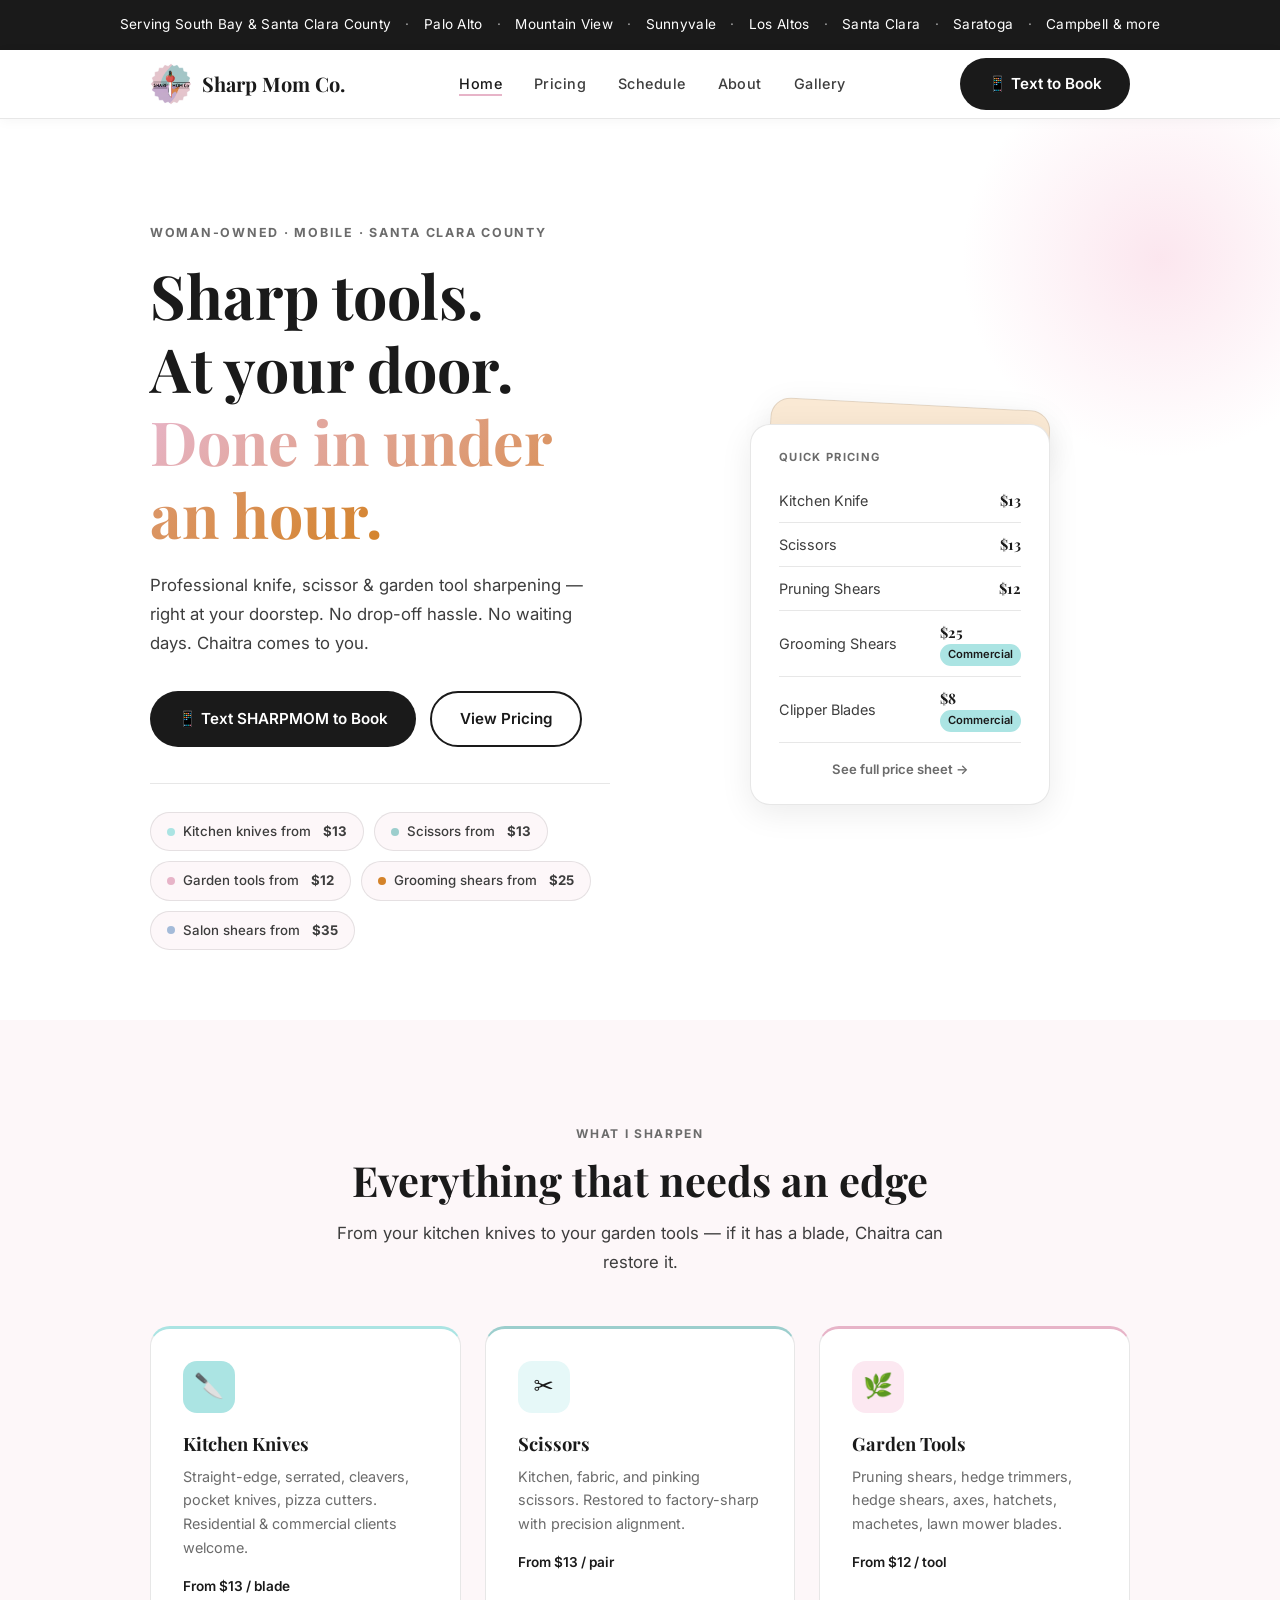
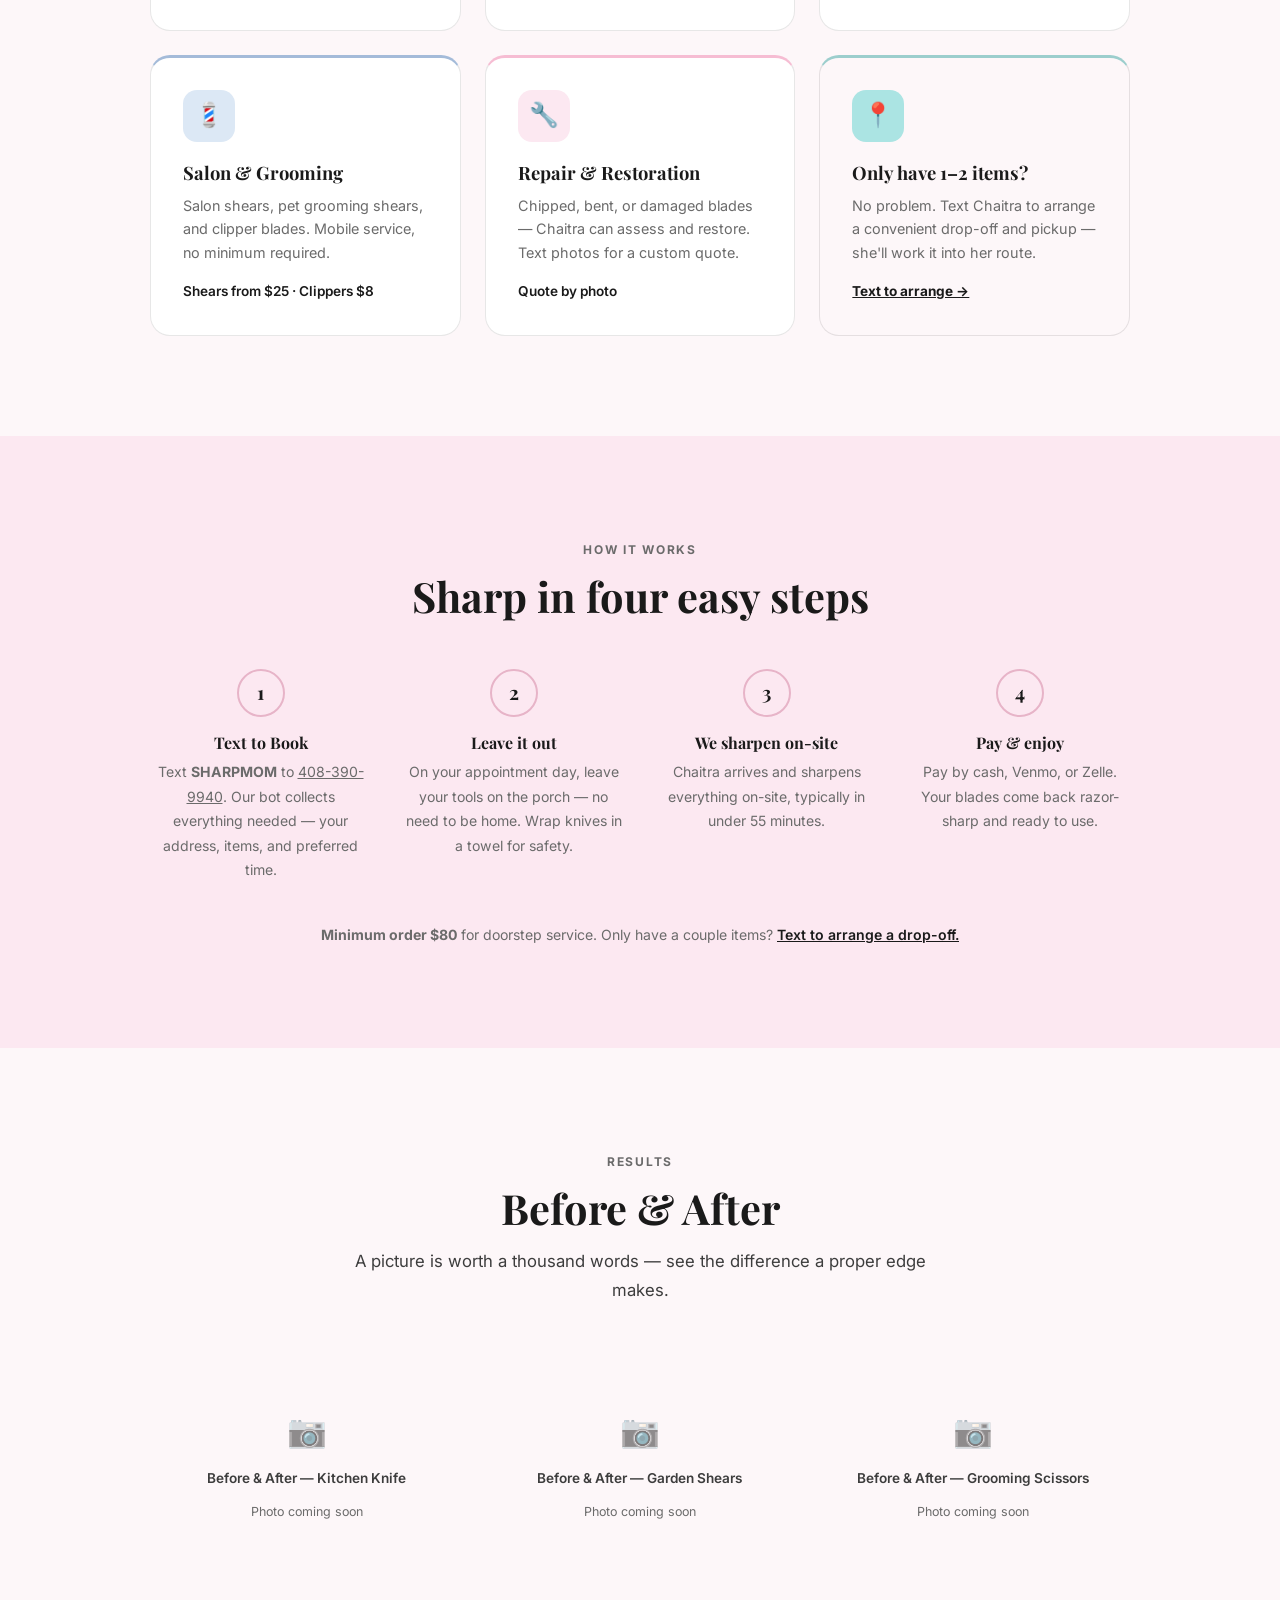
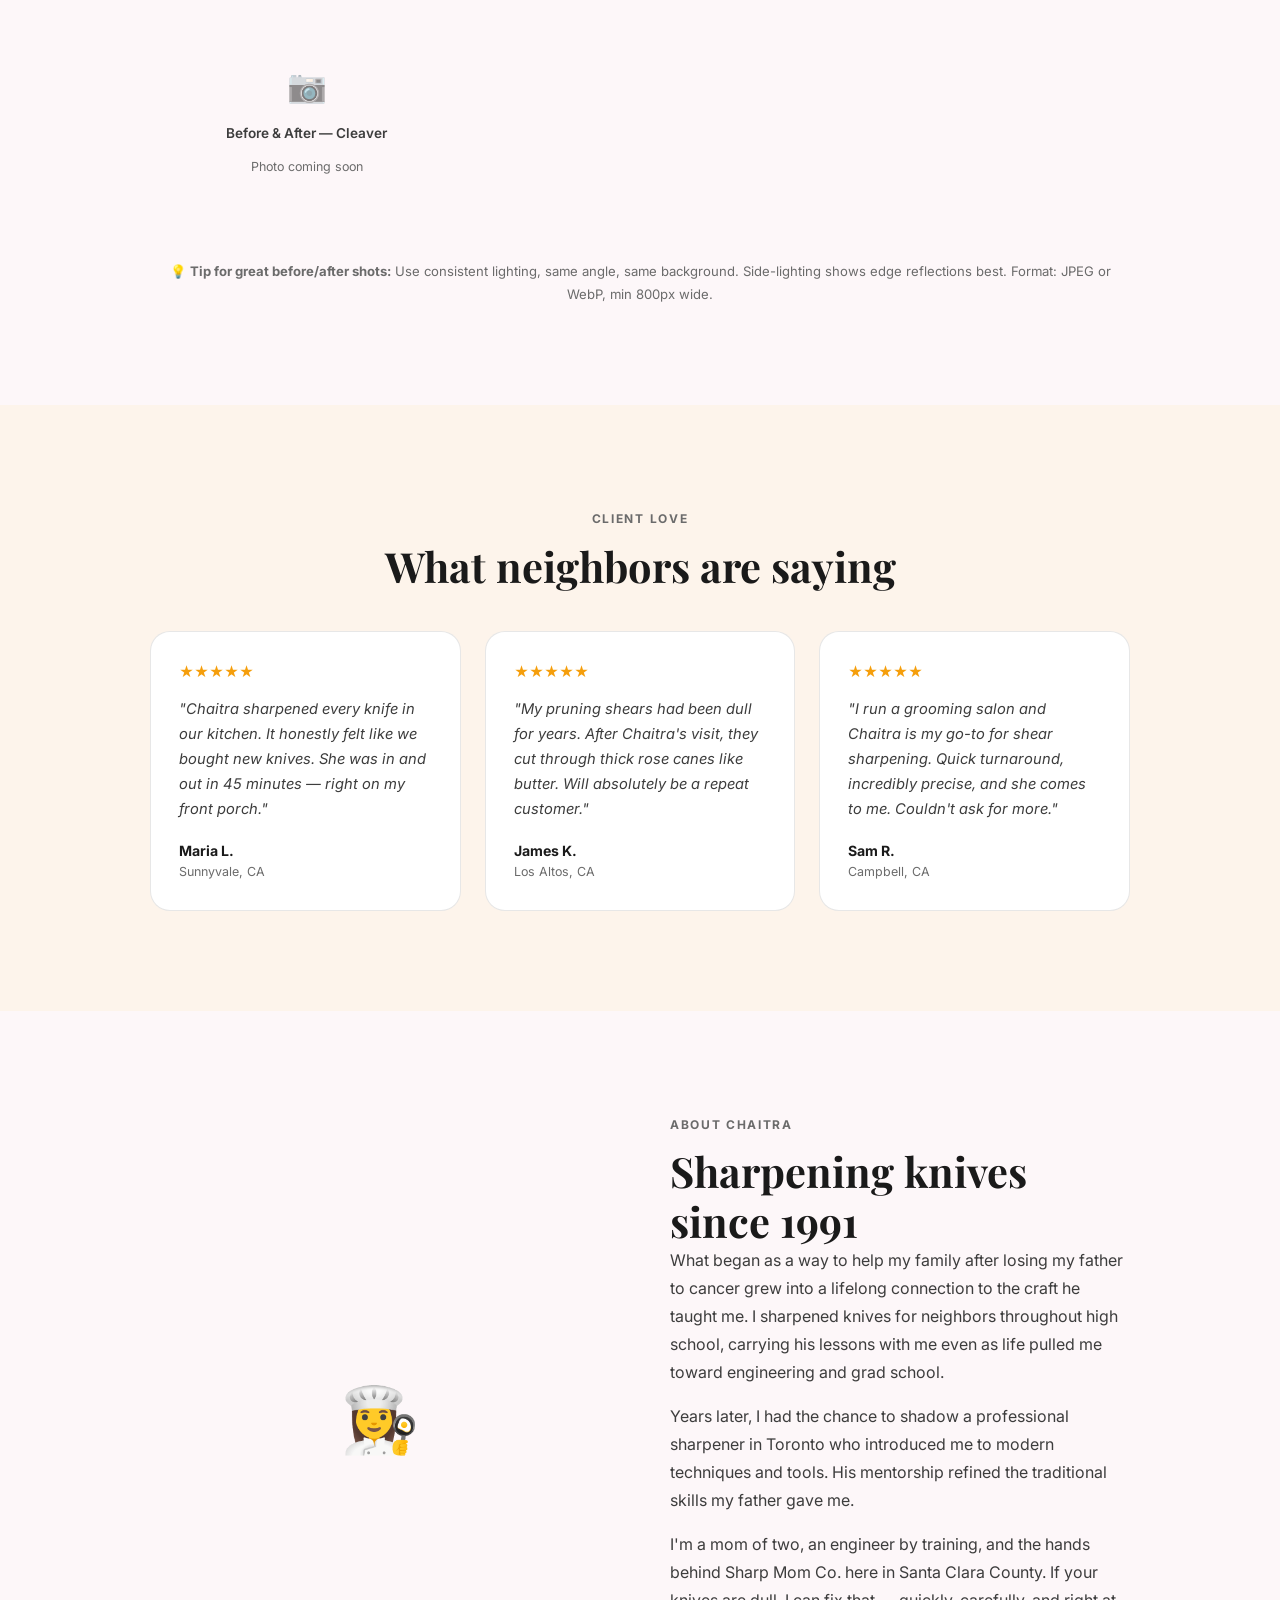
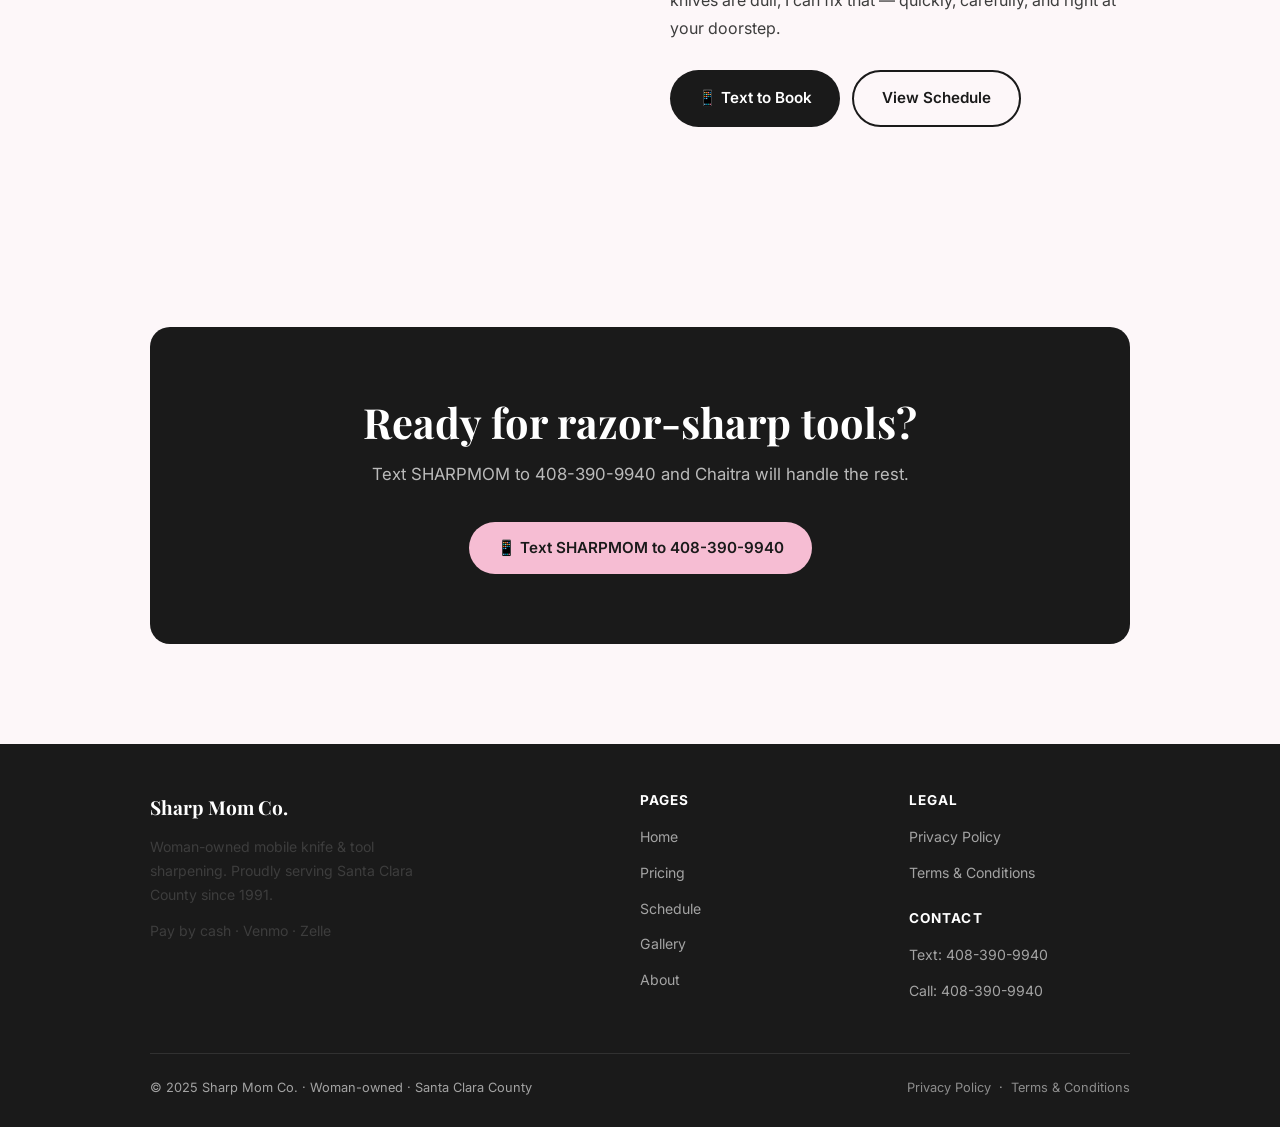
==== index.html @ 61892b77 "Initial commit of live website files" ====
<!DOCTYPE html>
<html lang="en">
<head>
  <meta charset="UTF-8" />
  <meta name="viewport" content="width=device-width, initial-scale=1.0" />
  <title>Sharp Mom Co. | Mobile Knife & Tool Sharpening — Santa Clara County</title>
  <meta name="description" content="Professional mobile knife, scissor, and garden tool sharpening at your doorstep. Serving Palo Alto, Mountain View, Sunnyvale, Santa Clara & surrounding South Bay cities." />
  <link rel="preconnect" href="https://fonts.googleapis.com" />
  <link rel="preconnect" href="https://fonts.gstatic.com" crossorigin />
  <link href="https://fonts.googleapis.com/css2?family=Playfair+Display:wght@600;700&family=Inter:wght@400;500;600;700&display=swap" rel="stylesheet" />
  <link rel="stylesheet" href="css/style.css" />
</head>
<body>

<!-- ─── AREA BANNER ─── -->
<div class="area-banner">
  Serving South Bay &amp; Santa Clara County
  <span>·</span>
  Palo Alto <span>·</span> Mountain View <span>·</span> Sunnyvale <span>·</span> Los Altos <span>·</span> Santa Clara <span>·</span> Saratoga <span>·</span> Campbell &amp; more
</div>

<!-- ─── NAV ─── -->
<nav class="nav">
  <div class="container nav__inner">
    <a href="index.html" class="nav__logo">
      <img src="images/logo-round.png" alt="Sharp Mom Co." />
      Sharp Mom Co.
    </a>
    <ul class="nav__links">
      <li><a href="index.html" class="active">Home</a></li>
      <li><a href="pricing.html">Pricing</a></li>
      <li><a href="schedule.html">Schedule</a></li>
      <li><a href="index.html#about">About</a></li>
      <li><a href="index.html#gallery">Gallery</a></li>
    </ul>
    <a href="sms:+14083909940" class="nav__cta btn btn--dark">📱 Text to Book</a>
    <div class="nav__hamburger" aria-label="Menu">
      <span></span><span></span><span></span>
    </div>
  </div>
</nav>

<!-- ─── HERO ─── -->
<section class="hero">
  <div class="container hero__inner">
    <div class="hero__text">
      <span class="hero__eyebrow">Woman-owned · Mobile · Santa Clara County</span>
      <h1 class="hero__headline">
        Sharp tools.<br/>
        At your door.<br/>
        <em>Done in under an hour.</em>
      </h1>
      <p class="hero__sub">
        Professional knife, scissor &amp; garden tool sharpening — right at your doorstep.
        No drop-off hassle. No waiting days. Chaitra comes to you.
      </p>
      <div class="hero__ctas">
        <a href="sms:+14083909940" class="btn btn--dark">📱 Text SHARPMOM to Book</a>
        <a href="pricing.html" class="btn btn--outline">View Pricing</a>
      </div>

      <!-- Starting price pills -->
      <div class="hero__pills">
        <div class="hero__pill">
          <div class="hero__pill-dot" style="background:#abe4e3"></div>
          Kitchen knives from <strong style="margin-left:4px">$13</strong>
        </div>
        <div class="hero__pill">
          <div class="hero__pill-dot" style="background:#9ccecd"></div>
          Scissors from <strong style="margin-left:4px">$13</strong>
        </div>
        <div class="hero__pill">
          <div class="hero__pill-dot" style="background:#e7b4c8"></div>
          Garden tools from <strong style="margin-left:4px">$12</strong>
        </div>
        <div class="hero__pill">
          <div class="hero__pill-dot" style="background:#D4832A"></div>
          Grooming shears from <strong style="margin-left:4px">$25</strong>
        </div>
        <div class="hero__pill">
          <div class="hero__pill-dot" style="background:#a4bbd9"></div>
          Salon shears from <strong style="margin-left:4px">$35</strong>
        </div>
      </div>
    </div>

    <!-- Hero visual: mini price card -->
    <div class="hero__visual">
      <div class="hero__card-stack">
        <div class="hero__card hero__card--back"></div>
        <div class="hero__card hero__card--main">
          <div class="hero__card-label">Quick Pricing</div>
          <div class="price-row">
            <span class="price-row__label">Kitchen Knife</span>
            <span class="price-row__price">$13</span>
          </div>
          <div class="price-row">
            <span class="price-row__label">Scissors</span>
            <span class="price-row__price">$13</span>
          </div>
          <div class="price-row">
            <span class="price-row__label">Pruning Shears</span>
            <span class="price-row__price">$12</span>
          </div>
          <div class="price-row">
            <span class="price-row__label">Grooming Shears</span>
            <div>
              <div class="price-row__price">$25</div>
              <div class="price-row__tag">Commercial</div>
            </div>
          </div>
          <div class="price-row">
            <span class="price-row__label">Clipper Blades</span>
            <div>
              <div class="price-row__price">$8</div>
              <div class="price-row__tag">Commercial</div>
            </div>
          </div>
          <a href="pricing.html" style="display:block;text-align:center;margin-top:16px;font-size:0.82rem;font-weight:600;color:var(--ink-light);text-decoration:none;">See full price sheet →</a>
        </div>
      </div>
    </div>
  </div>
</section>

<!-- ─── SERVICES ─── -->
<section class="section">
  <div class="container">
    <div class="section-header">
      <span class="eyebrow">What I Sharpen</span>
      <h2>Everything that needs an edge</h2>
      <p>From your kitchen knives to your garden tools — if it has a blade, Chaitra can restore it.</p>
    </div>
    <div class="cards-grid">
      <div class="card" style="border-top: 3px solid var(--teal);">
        <div class="card__icon" style="background:var(--teal); color:var(--ink)">🔪</div>
        <h3 class="card__title">Kitchen Knives</h3>
        <p class="card__desc">Straight-edge, serrated, cleavers, pocket knives, pizza cutters. Residential &amp; commercial clients welcome.</p>
        <div class="card__from">From $13 / blade</div>
      </div>
      <div class="card" style="border-top: 3px solid var(--teal-mid);">
        <div class="card__icon" style="background:var(--teal-light); color:var(--ink)">✂️</div>
        <h3 class="card__title">Scissors</h3>
        <p class="card__desc">Kitchen, fabric, and pinking scissors. Restored to factory-sharp with precision alignment.</p>
        <div class="card__from">From $13 / pair</div>
      </div>
      <div class="card" style="border-top: 3px solid var(--pink-mid);">
        <div class="card__icon" style="background:var(--pink-light); color:var(--ink)">🌿</div>
        <h3 class="card__title">Garden Tools</h3>
        <p class="card__desc">Pruning shears, hedge trimmers, hedge shears, axes, hatchets, machetes, lawn mower blades.</p>
        <div class="card__from">From $12 / tool</div>
      </div>
      <div class="card" style="border-top: 3px solid var(--blue-soft);">
        <div class="card__icon" style="background:#dce8f5; color:var(--ink)">💈</div>
        <h3 class="card__title">Salon &amp; Grooming</h3>
        <p class="card__desc">Salon shears, pet grooming shears, and clipper blades. Mobile service, no minimum required.</p>
        <div class="card__from">Shears from $25 · Clippers $8</div>
      </div>
      <div class="card" style="border-top: 3px solid var(--pink);">
        <div class="card__icon" style="background:var(--pink-light); color:var(--ink)">🔧</div>
        <h3 class="card__title">Repair &amp; Restoration</h3>
        <p class="card__desc">Chipped, bent, or damaged blades — Chaitra can assess and restore. Text photos for a custom quote.</p>
        <div class="card__from">Quote by photo</div>
      </div>
      <div class="card" style="border-top: 3px solid var(--teal-mid); background: var(--bg);">
        <div class="card__icon" style="background:var(--teal); color:var(--ink)">📍</div>
        <h3 class="card__title">Only have 1–2 items?</h3>
        <p class="card__desc">No problem. Text Chaitra to arrange a convenient drop-off and pickup — she'll work it into her route.</p>
        <div class="card__from"><a href="sms:+14083909940" style="color:var(--ink);font-weight:700">Text to arrange →</a></div>
      </div>
    </div>
  </div>
</section>

<!-- ─── HOW IT WORKS ─── -->
<section class="section section--tinted">
  <div class="container">
    <div class="section-header">
      <span class="eyebrow">How It Works</span>
      <h2>Sharp in four easy steps</h2>
    </div>
    <div class="steps">
      <div class="step">
        <div class="step__num">1</div>
        <h4 class="step__title">Text to Book</h4>
        <p class="step__desc">Text <strong>SHARPMOM</strong> to <a href="sms:+14083909940">408-390-9940</a>. Our bot collects everything needed — your address, items, and preferred time.</p>
      </div>
      <div class="step">
        <div class="step__num">2</div>
        <h4 class="step__title">Leave it out</h4>
        <p class="step__desc">On your appointment day, leave your tools on the porch — no need to be home. Wrap knives in a towel for safety.</p>
      </div>
      <div class="step">
        <div class="step__num">3</div>
        <h4 class="step__title">We sharpen on-site</h4>
        <p class="step__desc">Chaitra arrives and sharpens everything on-site, typically in under 55 minutes.</p>
      </div>
      <div class="step">
        <div class="step__num">4</div>
        <h4 class="step__title">Pay &amp; enjoy</h4>
        <p class="step__desc">Pay by cash, Venmo, or Zelle. Your blades come back razor-sharp and ready to use.</p>
      </div>
    </div>
    <div style="text-align:center;margin-top:40px;">
      <p style="font-size:0.88rem;color:var(--ink-light)"><strong>Minimum order $80</strong> for doorstep service. Only have a couple items? <a href="sms:+14083909940" style="color:var(--ink);font-weight:600">Text to arrange a drop-off.</a></p>
    </div>
  </div>
</section>

<!-- ─── GALLERY PLACEHOLDER ─── -->
<section id="gallery" class="section">
  <div class="container">
    <div class="section-header">
      <span class="eyebrow">Results</span>
      <h2>Before &amp; After</h2>
      <p>A picture is worth a thousand words — see the difference a proper edge makes.</p>
    </div>
    <div class="gallery-grid">
      <div class="gallery-item">
        <div class="gallery-item__icon">📷</div>
        <div class="gallery-item__label">Before & After — Kitchen Knife</div>
        <div class="gallery-item__sub">Photo coming soon</div>
      </div>
      <div class="gallery-item">
        <div class="gallery-item__icon">📷</div>
        <div class="gallery-item__label">Before & After — Garden Shears</div>
        <div class="gallery-item__sub">Photo coming soon</div>
      </div>
      <div class="gallery-item">
        <div class="gallery-item__icon">📷</div>
        <div class="gallery-item__label">Before & After — Grooming Scissors</div>
        <div class="gallery-item__sub">Photo coming soon</div>
      </div>
      <div class="gallery-item">
        <div class="gallery-item__icon">📷</div>
        <div class="gallery-item__label">Before & After — Cleaver</div>
        <div class="gallery-item__sub">Photo coming soon</div>
      </div>
    </div>
    <p style="text-align:center;font-size:0.82rem;color:var(--ink-light);margin-top:24px;">
      💡 <strong>Tip for great before/after shots:</strong> Use consistent lighting, same angle, same background. Side-lighting shows edge reflections best. Format: JPEG or WebP, min 800px wide.
    </p>
  </div>
</section>

<!-- ─── TESTIMONIALS ─── -->
<section class="section section--warm">
  <div class="container">
    <div class="section-header">
      <span class="eyebrow">Client Love</span>
      <h2>What neighbors are saying</h2>
    </div>
    <div class="testimonials">
      <div class="testimonial">
        <div class="testimonial__stars">★★★★★</div>
        <p class="testimonial__text">"Chaitra sharpened every knife in our kitchen. It honestly felt like we bought new knives. She was in and out in 45 minutes — right on my front porch."</p>
        <div class="testimonial__author">Maria L.</div>
        <div class="testimonial__role">Sunnyvale, CA</div>
      </div>
      <div class="testimonial">
        <div class="testimonial__stars">★★★★★</div>
        <p class="testimonial__text">"My pruning shears had been dull for years. After Chaitra's visit, they cut through thick rose canes like butter. Will absolutely be a repeat customer."</p>
        <div class="testimonial__author">James K.</div>
        <div class="testimonial__role">Los Altos, CA</div>
      </div>
      <div class="testimonial">
        <div class="testimonial__stars">★★★★★</div>
        <p class="testimonial__text">"I run a grooming salon and Chaitra is my go-to for shear sharpening. Quick turnaround, incredibly precise, and she comes to me. Couldn't ask for more."</p>
        <div class="testimonial__author">Sam R.</div>
        <div class="testimonial__role">Campbell, CA</div>
      </div>
    </div>
  </div>
</section>

<!-- ─── ABOUT ─── -->
<section id="about" class="section">
  <div class="container">
    <div class="about-grid">
      <div class="about-img">👩‍🍳</div>
      <div class="about-content">
        <span class="eyebrow">About Chaitra</span>
        <h2>Sharpening knives since 1991</h2>
        <p>What began as a way to help my family after losing my father to cancer grew into a lifelong connection to the craft he taught me. I sharpened knives for neighbors throughout high school, carrying his lessons with me even as life pulled me toward engineering and grad school.</p>
        <p>Years later, I had the chance to shadow a professional sharpener in Toronto who introduced me to modern techniques and tools. His mentorship refined the traditional skills my father gave me.</p>
        <p>I'm a mom of two, an engineer by training, and the hands behind Sharp Mom Co. here in Santa Clara County. If your knives are dull, I can fix that — quickly, carefully, and right at your doorstep.</p>
        <div style="display:flex;gap:12px;flex-wrap:wrap;margin-top:28px;">
          <a href="sms:+14083909940" class="btn btn--dark">📱 Text to Book</a>
          <a href="schedule.html" class="btn btn--outline">View Schedule</a>
        </div>
      </div>
    </div>
  </div>
</section>

<!-- ─── CTA BLOCK ─── -->
<div class="container">
  <div class="cta-block">
    <h2>Ready for razor-sharp tools?</h2>
    <p>Text SHARPMOM to 408-390-9940 and Chaitra will handle the rest.</p>
    <a href="sms:+14083909940" class="btn btn--pink">📱 Text SHARPMOM to 408-390-9940</a>
  </div>
</div>

<!-- ─── FOOTER ─── -->
<footer class="footer">
  <div class="container">
    <div class="footer__inner">
      <div class="footer__brand">
        <div class="footer__logo">Sharp Mom Co.</div>
        <p>Woman-owned mobile knife &amp; tool sharpening. Proudly serving Santa Clara County since 1991.</p>
        <p style="margin-top:12px">Pay by cash · Venmo · Zelle</p>
      </div>
      <div class="footer__col">
        <h4>Pages</h4>
        <ul>
          <li><a href="index.html">Home</a></li>
          <li><a href="pricing.html">Pricing</a></li>
          <li><a href="schedule.html">Schedule</a></li>
          <li><a href="index.html#gallery">Gallery</a></li>
          <li><a href="index.html#about">About</a></li>
        </ul>
      </div>
      <div class="footer__col">
        <h4>Legal</h4>
        <ul>
          <li><a href="privacy.html">Privacy Policy</a></li>
          <li><a href="terms.html">Terms &amp; Conditions</a></li>
        </ul>
        <h4 style="margin-top:24px">Contact</h4>
        <ul>
          <li><a href="sms:+14083909940">Text: 408-390-9940</a></li>
          <li><a href="tel:+14083909940">Call: 408-390-9940</a></li>
        </ul>
      </div>
    </div>
    <div class="footer__bottom">
      <span>© 2025 Sharp Mom Co. · Woman-owned · Santa Clara County</span>
      <span>
        <a href="privacy.html">Privacy Policy</a> &nbsp;·&nbsp;
        <a href="terms.html">Terms &amp; Conditions</a>
      </span>
    </div>
  </div>
</footer>

<script src="js/nav.js"></script>
</body>
</html>
---- css/style.css ----
/* ============================================
   SHARP MOM CO. — Design System
   Brand palette preserved from sharpmom.co
   ============================================ */

:root {
  /* Core brand palette */
  --pink:        #f6bdd3;
  --pink-light:  #fce8f1;
  --pink-mid:    #e7b4c8;
  --orange:      #D4832A;
  --orange-mid:  #B86E1A;
  --orange-light:#FAE9D4;
  --orange-pale: #FDF4EB;
  --teal:        #abe4e3;
  --teal-mid:    #9ccecd;
  --teal-light:  #e6f8f8;
  --blue-soft:   #a4bbd9;

  /* Neutral */
  --ink:         #1a1a1a;
  --ink-mid:     #3d3d3d;
  --ink-light:   #6b6b6b;
  --cream:       #fdf7f9;
  --white:       #ffffff;
  --divider:     rgba(26,26,26,0.10);

  /* Semantic */
  --bg:          var(--cream);
  --surface:     var(--white);
  --accent:      var(--pink-mid);
  --accent-2:    var(--teal);
  --accent-3:    var(--lavender);

  /* Typography */
  --font-display: 'Playfair Display', Georgia, serif;
  --font-body:    'Inter', system-ui, sans-serif;
  --font-label:   'Inter', system-ui, sans-serif;

  /* Spacing */
  --section-pad: clamp(60px, 8vw, 100px);
  --container:   1100px;
  --radius:      12px;
  --radius-lg:   20px;
}

/* ─── Reset ─── */
*, *::before, *::after { box-sizing: border-box; margin: 0; padding: 0; }
html { scroll-behavior: smooth; }
body {
  font-family: var(--font-body);
  background: var(--bg);
  color: var(--ink);
  line-height: 1.6;
  font-size: 16px;
}
img { max-width: 100%; display: block; }
a { color: inherit; }

/* ─── Typography ─── */
h1, h2, h3, h4 {
  font-family: var(--font-display);
  line-height: 1.2;
  color: var(--ink);
}
h1 { font-size: clamp(2.4rem, 5vw, 3.8rem); }
h2 { font-size: clamp(1.8rem, 3.5vw, 2.6rem); }
h3 { font-size: clamp(1.2rem, 2.5vw, 1.6rem); }
p  { color: var(--ink-mid); line-height: 1.75; }

/* ─── Layout helpers ─── */
.container {
  max-width: var(--container);
  margin: 0 auto;
  padding: 0 clamp(20px, 5vw, 60px);
}
.section { padding: var(--section-pad) 0; }
.section--tinted { background: var(--pink-light); }
.section--warm { background: var(--orange-pale); }
.section--teal { background: var(--teal-light); }

/* ─── NAV ─── */
.nav {
  position: sticky;
  top: 0;
  z-index: 100;
  background: var(--white);
  border-bottom: 1px solid var(--divider);
  box-shadow: 0 2px 12px rgba(0,0,0,0.04);
}
.nav__inner {
  display: flex;
  align-items: center;
  justify-content: space-between;
  height: 68px;
}
.nav__logo {
  display: flex;
  align-items: center;
  gap: 10px;
  text-decoration: none;
  font-family: var(--font-display);
  font-size: 1.25rem;
  font-weight: 700;
  color: var(--ink);
}
.nav__logo img { height: 42px; width: auto; }
.nav__links {
  display: flex;
  gap: 32px;
  list-style: none;
}
.nav__links a {
  text-decoration: none;
  font-size: 0.9rem;
  font-weight: 500;
  color: var(--ink-mid);
  letter-spacing: 0.03em;
  transition: color 0.2s;
}
.nav__links a:hover { color: var(--ink); }
.nav__links a.active { color: var(--ink); border-bottom: 2px solid var(--pink-mid); padding-bottom: 2px; }
.nav__cta {
  background: var(--ink);
  color: var(--white) !important;
  padding: 9px 20px;
  border-radius: 50px;
  text-decoration: none;
  font-size: 0.85rem;
  font-weight: 600;
  transition: background 0.2s, transform 0.15s;
}
.nav__cta:hover { background: var(--ink-mid); transform: translateY(-1px); }
.nav__hamburger { display: none; flex-direction: column; gap: 5px; cursor: pointer; padding: 4px; }
.nav__hamburger span { display: block; width: 24px; height: 2px; background: var(--ink); border-radius: 2px; transition: all 0.3s; }

/* ─── BUTTONS ─── */
.btn {
  display: inline-flex;
  align-items: center;
  gap: 8px;
  padding: 14px 28px;
  border-radius: 50px;
  font-size: 0.95rem;
  font-weight: 600;
  text-decoration: none;
  transition: transform 0.15s, box-shadow 0.15s;
  cursor: pointer;
  border: none;
}
.btn:hover { transform: translateY(-2px); box-shadow: 0 6px 20px rgba(0,0,0,0.12); }
.btn--dark { background: var(--ink); color: var(--white); }
.btn--pink { background: var(--pink-mid); color: var(--ink); }
.btn--outline { background: transparent; color: var(--ink); border: 2px solid var(--ink); }
.btn--teal { background: var(--teal); color: var(--ink); }

/* ─── HERO ─── */
.hero {
  background: var(--white);
  padding: clamp(60px, 8vw, 100px) 0 clamp(40px, 6vw, 70px);
  overflow: hidden;
  position: relative;
}
.hero::before {
  content: '';
  position: absolute;
  top: -60px; right: -80px;
  width: 400px; height: 400px;
  border-radius: 50%;
  background: radial-gradient(circle, #f6bdd360 0%, transparent 70%);
  pointer-events: none;
}
.hero__inner {
  display: grid;
  grid-template-columns: 1fr 1fr;
  gap: 60px;
  align-items: center;
}
.hero__eyebrow {
  display: inline-block;
  font-size: 0.78rem;
  font-weight: 700;
  letter-spacing: 0.14em;
  text-transform: uppercase;
  color: var(--ink-light);
  margin-bottom: 16px;
}
.hero__headline { margin-bottom: 20px; }
.hero__headline em {
  font-style: normal;
  background: linear-gradient(135deg, var(--pink-mid), var(--orange));
  -webkit-background-clip: text;
  -webkit-text-fill-color: transparent;
  background-clip: text;
}
.hero__sub {
  font-size: 1.05rem;
  color: var(--ink-mid);
  margin-bottom: 32px;
  max-width: 480px;
}
.hero__ctas { display: flex; gap: 14px; flex-wrap: wrap; }
.hero__pills {
  display: flex;
  flex-wrap: wrap;
  gap: 10px;
  margin-top: 36px;
  padding-top: 28px;
  border-top: 1px solid var(--divider);
}
.hero__pill {
  display: flex;
  align-items: center;
  gap: 8px;
  background: var(--bg);
  border: 1px solid var(--divider);
  border-radius: 50px;
  padding: 8px 16px;
  font-size: 0.83rem;
  font-weight: 500;
  color: var(--ink-mid);
}
.hero__pill-dot {
  width: 8px; height: 8px;
  border-radius: 50%;
  flex-shrink: 0;
}
.hero__visual {
  display: flex;
  justify-content: center;
  align-items: center;
}
.hero__card-stack {
  position: relative;
  width: 340px;
  height: 360px;
}
.hero__card {
  position: absolute;
  background: var(--white);
  border-radius: var(--radius-lg);
  padding: 24px 28px;
  box-shadow: 0 8px 32px rgba(0,0,0,0.08);
  border: 1px solid var(--divider);
}
.hero__card--main {
  width: 300px;
  top: 20px; left: 20px;
  z-index: 2;
}
.hero__card--back {
  width: 280px;
  top: 0; left: 40px;
  z-index: 1;
  background: var(--orange-light);
  transform: rotate(3deg);
}
.price-row {
  display: flex;
  justify-content: space-between;
  align-items: center;
  padding: 10px 0;
  border-bottom: 1px solid var(--divider);
  font-size: 0.9rem;
}
.price-row:last-child { border-bottom: none; }
.price-row__label { color: var(--ink-mid); }
.price-row__price { font-weight: 700; color: var(--ink); font-family: var(--font-display); }
.price-row__tag {
  font-size: 0.7rem;
  background: var(--teal);
  color: var(--ink);
  padding: 2px 8px;
  border-radius: 50px;
  font-weight: 600;
}
.hero__card-label {
  font-size: 0.7rem;
  font-weight: 700;
  letter-spacing: 0.12em;
  text-transform: uppercase;
  color: var(--ink-light);
  margin-bottom: 12px;
}

/* ─── SERVICE AREA BANNER ─── */
.area-banner {
  background: var(--ink);
  color: var(--white);
  padding: 14px 0;
  text-align: center;
  font-size: 0.85rem;
  letter-spacing: 0.02em;
}
.area-banner span { opacity: 0.6; margin: 0 10px; }

/* ─── CARDS / SERVICES ─── */
.cards-grid {
  display: grid;
  grid-template-columns: repeat(auto-fit, minmax(260px, 1fr));
  gap: 24px;
  margin-top: 48px;
}
.card {
  background: var(--white);
  border-radius: var(--radius-lg);
  padding: 32px;
  border: 1px solid var(--divider);
  transition: transform 0.2s, box-shadow 0.2s;
}
.card:hover { transform: translateY(-4px); box-shadow: 0 12px 40px rgba(0,0,0,0.08); }
.card__icon {
  width: 52px; height: 52px;
  border-radius: 14px;
  display: flex;
  align-items: center;
  justify-content: center;
  font-size: 1.5rem;
  margin-bottom: 20px;
}
.card__title { font-size: 1.15rem; margin-bottom: 10px; }
.card__desc { font-size: 0.9rem; color: var(--ink-light); line-height: 1.65; }
.card__from {
  margin-top: 16px;
  font-size: 0.85rem;
  font-weight: 600;
  color: var(--ink);
}

/* ─── HOW IT WORKS ─── */
.steps { display: grid; grid-template-columns: repeat(auto-fit, minmax(200px, 1fr)); gap: 32px; margin-top: 48px; }
.step { text-align: center; }
.step__num {
  width: 48px; height: 48px;
  border-radius: 50%;
  background: var(--pink-light);
  border: 2px solid var(--pink-mid);
  display: flex;
  align-items: center;
  justify-content: center;
  font-family: var(--font-display);
  font-size: 1.2rem;
  font-weight: 700;
  margin: 0 auto 16px;
  color: var(--ink);
}
.step__title { font-size: 1rem; margin-bottom: 8px; }
.step__desc { font-size: 0.88rem; color: var(--ink-light); }

/* ─── SECTION HEADERS ─── */
.section-header { text-align: center; max-width: 620px; margin: 0 auto; }
.section-header p { margin-top: 14px; font-size: 1.05rem; }
.eyebrow {
  display: inline-block;
  font-size: 0.75rem;
  font-weight: 700;
  letter-spacing: 0.14em;
  text-transform: uppercase;
  color: var(--ink-light);
  margin-bottom: 12px;
}

/* ─── PRICING PAGE ─── */
.pricing-tabs {
  display: flex;
  gap: 10px;
  flex-wrap: wrap;
  margin: 40px 0 32px;
}
.pricing-tab {
  padding: 10px 22px;
  border-radius: 50px;
  border: 2px solid var(--divider);
  background: var(--white);
  font-size: 0.88rem;
  font-weight: 600;
  cursor: pointer;
  transition: all 0.2s;
  color: var(--ink-mid);
}
.pricing-tab.active, .pricing-tab:hover {
  background: var(--ink);
  color: var(--white);
  border-color: var(--ink);
}
.pricing-panel { display: none; }
.pricing-panel.active { display: block; }
.pricing-table {
  background: var(--white);
  border-radius: var(--radius-lg);
  overflow: hidden;
  border: 1px solid var(--divider);
  margin-bottom: 32px;
}
.pricing-table__header {
  padding: 20px 28px;
  display: flex;
  align-items: center;
  gap: 14px;
}
.pricing-table__title { font-size: 1rem; font-weight: 700; }
.pricing-table__badge {
  font-size: 0.72rem;
  font-weight: 700;
  letter-spacing: 0.08em;
  text-transform: uppercase;
  padding: 4px 12px;
  border-radius: 50px;
  background: var(--teal);
  color: var(--ink);
}
.pricing-table__badge--commercial { background: var(--orange-light); color: var(--orange-mid); }
.pricing-row {
  display: flex;
  justify-content: space-between;
  align-items: center;
  padding: 16px 28px;
  border-top: 1px solid var(--divider);
  gap: 16px;
}
.pricing-row:hover { background: var(--bg); }
.pricing-row__name { font-size: 0.95rem; color: var(--ink-mid); flex: 1; }
.pricing-row__note { font-size: 0.78rem; color: var(--ink-light); margin-top: 2px; }
.pricing-row__price {
  font-family: var(--font-display);
  font-size: 1.2rem;
  font-weight: 700;
  color: var(--ink);
  white-space: nowrap;
}
.pricing-row__unit { font-size: 0.7rem; color: var(--ink-light); margin-top: 2px; text-align: right; }
.pricing-note {
  background: var(--pink-light);
  border-left: 3px solid var(--pink-mid);
  border-radius: 0 var(--radius) var(--radius) 0;
  padding: 16px 20px;
  font-size: 0.88rem;
  color: var(--ink-mid);
  margin-bottom: 24px;
}
.pricing-note strong { color: var(--ink); }

/* ─── SCHEDULE PAGE ─── */
.schedule-intro {
  background: var(--white);
  border-radius: var(--radius-lg);
  border: 1px solid var(--divider);
  padding: 28px 32px;
  margin-bottom: 36px;
  display: flex;
  align-items: flex-start;
  gap: 20px;
}
.schedule-intro__icon { font-size: 2rem; flex-shrink: 0; }
.route-clusters { display: grid; grid-template-columns: repeat(auto-fit, minmax(300px, 1fr)); gap: 24px; margin-bottom: 48px; }
.route-cluster {
  background: var(--white);
  border-radius: var(--radius-lg);
  border: 1px solid var(--divider);
  overflow: hidden;
}
.route-cluster__header {
  padding: 18px 24px;
  display: flex;
  align-items: center;
  gap: 12px;
}
.route-cluster__badge {
  width: 32px; height: 32px;
  border-radius: 50%;
  display: flex;
  align-items: center;
  justify-content: center;
  font-size: 0.8rem;
  font-weight: 700;
  flex-shrink: 0;
}
.route-cluster__name { font-weight: 700; font-size: 0.95rem; }
.route-cluster__cities { font-size: 0.82rem; color: var(--ink-light); }
.route-slot {
  padding: 14px 24px;
  border-top: 1px solid var(--divider);
  display: flex;
  justify-content: space-between;
  align-items: center;
  gap: 12px;
}
.route-slot__day { font-size: 0.85rem; font-weight: 600; color: var(--ink); }
.route-slot__dates { font-size: 0.78rem; color: var(--ink-light); }
.calendar-grid {
  display: grid;
  grid-template-columns: repeat(7, 1fr);
  gap: 4px;
  margin-top: 32px;
}
.cal-header {
  text-align: center;
  font-size: 0.72rem;
  font-weight: 700;
  letter-spacing: 0.08em;
  text-transform: uppercase;
  color: var(--ink-light);
  padding: 8px 0;
}
.cal-day {
  background: var(--white);
  border-radius: 8px;
  border: 1px solid var(--divider);
  padding: 10px 8px;
  text-align: center;
  min-height: 72px;
}
.cal-day--empty { background: transparent; border-color: transparent; }
.cal-day__num { font-size: 0.85rem; font-weight: 700; margin-bottom: 4px; }
.cal-day__city { font-size: 0.65rem; color: var(--ink-light); line-height: 1.3; }
.cal-day--service { border-color: var(--pink-mid); }
.cal-day--service .cal-day__num { color: var(--ink); }

/* ─── GALLERY PLACEHOLDER ─── */
.gallery-grid {
  display: grid;
  grid-template-columns: repeat(auto-fit, minmax(260px, 1fr));
  gap: 20px;
  margin-top: 40px;
}
.gallery-item {
  aspect-ratio: 4/3;
  background: linear-gradient(135deg, var(--pink-light), var(--lavender));
  border-radius: var(--radius-lg);
  border: 2px dashed var(--lavender-mid);
  display: flex;
  flex-direction: column;
  align-items: center;
  justify-content: center;
  gap: 12px;
  color: var(--ink-light);
  font-size: 0.85rem;
  text-align: center;
  padding: 20px;
  transition: border-color 0.2s;
}
.gallery-item__icon { font-size: 2rem; opacity: 0.5; }
.gallery-item__label { font-weight: 600; color: var(--ink-mid); }
.gallery-item__sub { font-size: 0.78rem; }

/* ─── TESTIMONIALS ─── */
.testimonials { display: grid; grid-template-columns: repeat(auto-fit, minmax(280px, 1fr)); gap: 24px; margin-top: 40px; }
.testimonial {
  background: var(--white);
  border-radius: var(--radius-lg);
  padding: 28px;
  border: 1px solid var(--divider);
}
.testimonial__stars { color: #f59e0b; margin-bottom: 14px; font-size: 0.9rem; }
.testimonial__text { font-size: 0.92rem; color: var(--ink-mid); line-height: 1.7; margin-bottom: 18px; font-style: italic; }
.testimonial__author { font-weight: 700; font-size: 0.88rem; }
.testimonial__role { font-size: 0.78rem; color: var(--ink-light); }

/* ─── ABOUT ─── */
.about-grid { display: grid; grid-template-columns: 1fr 1fr; gap: 60px; align-items: center; }
.about-img {
  background: linear-gradient(135deg, var(--pink-light), var(--lavender));
  border-radius: var(--radius-lg);
  aspect-ratio: 4/5;
  display: flex;
  align-items: center;
  justify-content: center;
  font-size: 4rem;
}
.about-content p { margin-bottom: 16px; }

/* ─── CTA BLOCK ─── */
.cta-block {
  background: var(--ink);
  color: var(--white);
  border-radius: var(--radius-lg);
  padding: clamp(40px, 6vw, 70px) clamp(30px, 5vw, 60px);
  text-align: center;
  margin: var(--section-pad) 0;
}
.cta-block h2 { color: var(--white); margin-bottom: 14px; }
.cta-block p { color: rgba(255,255,255,0.7); margin-bottom: 32px; font-size: 1.05rem; }
.cta-block .btn--pink { background: var(--pink); }

/* ─── FOOTER ─── */
.footer {
  background: var(--ink);
  color: rgba(255,255,255,0.6);
  padding: 48px 0 28px;
}
.footer__inner { display: grid; grid-template-columns: 2fr 1fr 1fr; gap: 48px; margin-bottom: 40px; }
.footer__brand p { font-size: 0.88rem; margin-top: 12px; line-height: 1.7; max-width: 280px; }
.footer__logo { font-family: var(--font-display); font-size: 1.2rem; color: var(--white); font-weight: 700; }
.footer__col h4 { color: var(--white); font-size: 0.85rem; font-weight: 700; letter-spacing: 0.08em; text-transform: uppercase; margin-bottom: 16px; font-family: var(--font-body); }
.footer__col ul { list-style: none; }
.footer__col ul li { margin-bottom: 10px; }
.footer__col ul li a { color: rgba(255,255,255,0.6); text-decoration: none; font-size: 0.88rem; transition: color 0.2s; }
.footer__col ul li a:hover { color: var(--white); }
.footer__bottom {
  border-top: 1px solid rgba(255,255,255,0.1);
  padding-top: 24px;
  display: flex;
  justify-content: space-between;
  align-items: center;
  font-size: 0.8rem;
  flex-wrap: wrap;
  gap: 12px;
}
.footer__bottom a { color: rgba(255,255,255,0.5); text-decoration: none; }
.footer__bottom a:hover { color: var(--white); }

/* ─── PAGE HERO (inner pages) ─── */
.page-hero {
  background: var(--white);
  padding: clamp(48px, 7vw, 80px) 0 clamp(32px, 5vw, 56px);
  border-bottom: 1px solid var(--divider);
}
.page-hero .eyebrow { display: block; margin-bottom: 12px; }

/* ─── LEGAL PAGES ─── */
.legal-content {
  max-width: 760px;
  margin: 0 auto;
}
.legal-content h2 { font-size: 1.3rem; margin: 40px 0 14px; }
.legal-content h3 { font-size: 1.05rem; margin: 28px 0 10px; }
.legal-content p { margin-bottom: 14px; font-size: 0.95rem; }
.legal-content ul { padding-left: 24px; margin-bottom: 14px; }
.legal-content ul li { margin-bottom: 8px; font-size: 0.95rem; color: var(--ink-mid); }
.legal-updated {
  font-size: 0.82rem;
  color: var(--ink-light);
  background: var(--bg);
  display: inline-block;
  padding: 6px 14px;
  border-radius: 50px;
  margin-bottom: 32px;
}

/* ─── NOTICE PILL ─── */
.notice {
  display: flex;
  align-items: flex-start;
  gap: 14px;
  background: var(--pink-light);
  border-radius: var(--radius);
  padding: 18px 22px;
  margin: 20px 0;
  font-size: 0.9rem;
  color: var(--ink-mid);
}
.notice__icon { font-size: 1.2rem; flex-shrink: 0; }

/* ─── MOBILE NAV ─── */
@media (max-width: 768px) {
  .nav__links { display: none; }
  .nav__hamburger { display: flex; }
  .nav__links.open {
    display: flex;
    flex-direction: column;
    position: absolute;
    top: 68px;
    left: 0; right: 0;
    background: var(--white);
    border-bottom: 1px solid var(--divider);
    padding: 20px 24px;
    gap: 16px;
    z-index: 99;
  }
  .nav__cta { display: none; }

  .hero__inner { grid-template-columns: 1fr; }
  .hero__visual { display: none; }
  .about-grid { grid-template-columns: 1fr; }
  .about-img { display: none; }
  .footer__inner { grid-template-columns: 1fr; gap: 32px; }
  .footer__bottom { flex-direction: column; text-align: center; }
}

@media (max-width: 480px) {
  .hero__ctas { flex-direction: column; }
  .btn { width: 100%; justify-content: center; }
}

@media (prefers-reduced-motion: reduce) {
  *, *::before, *::after { transition-duration: 0.01ms !important; animation-duration: 0.01ms !important; }
}
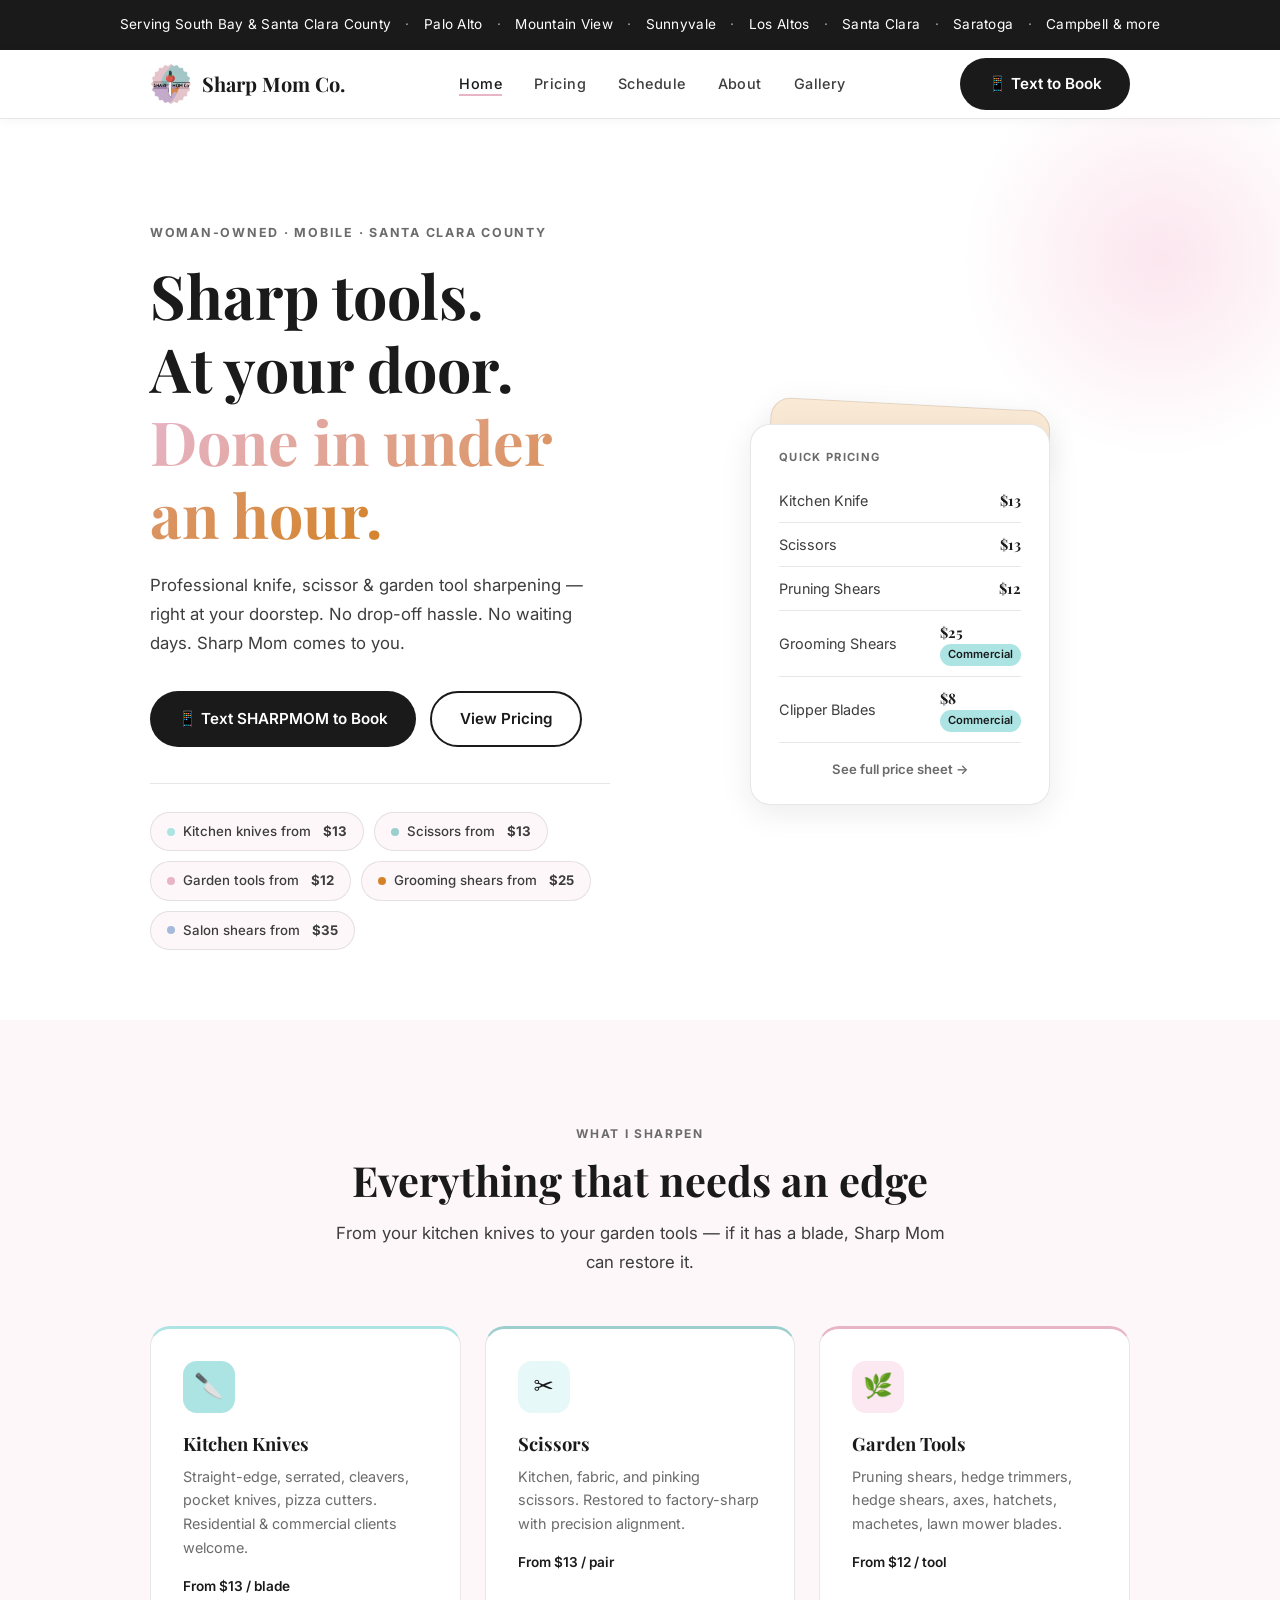
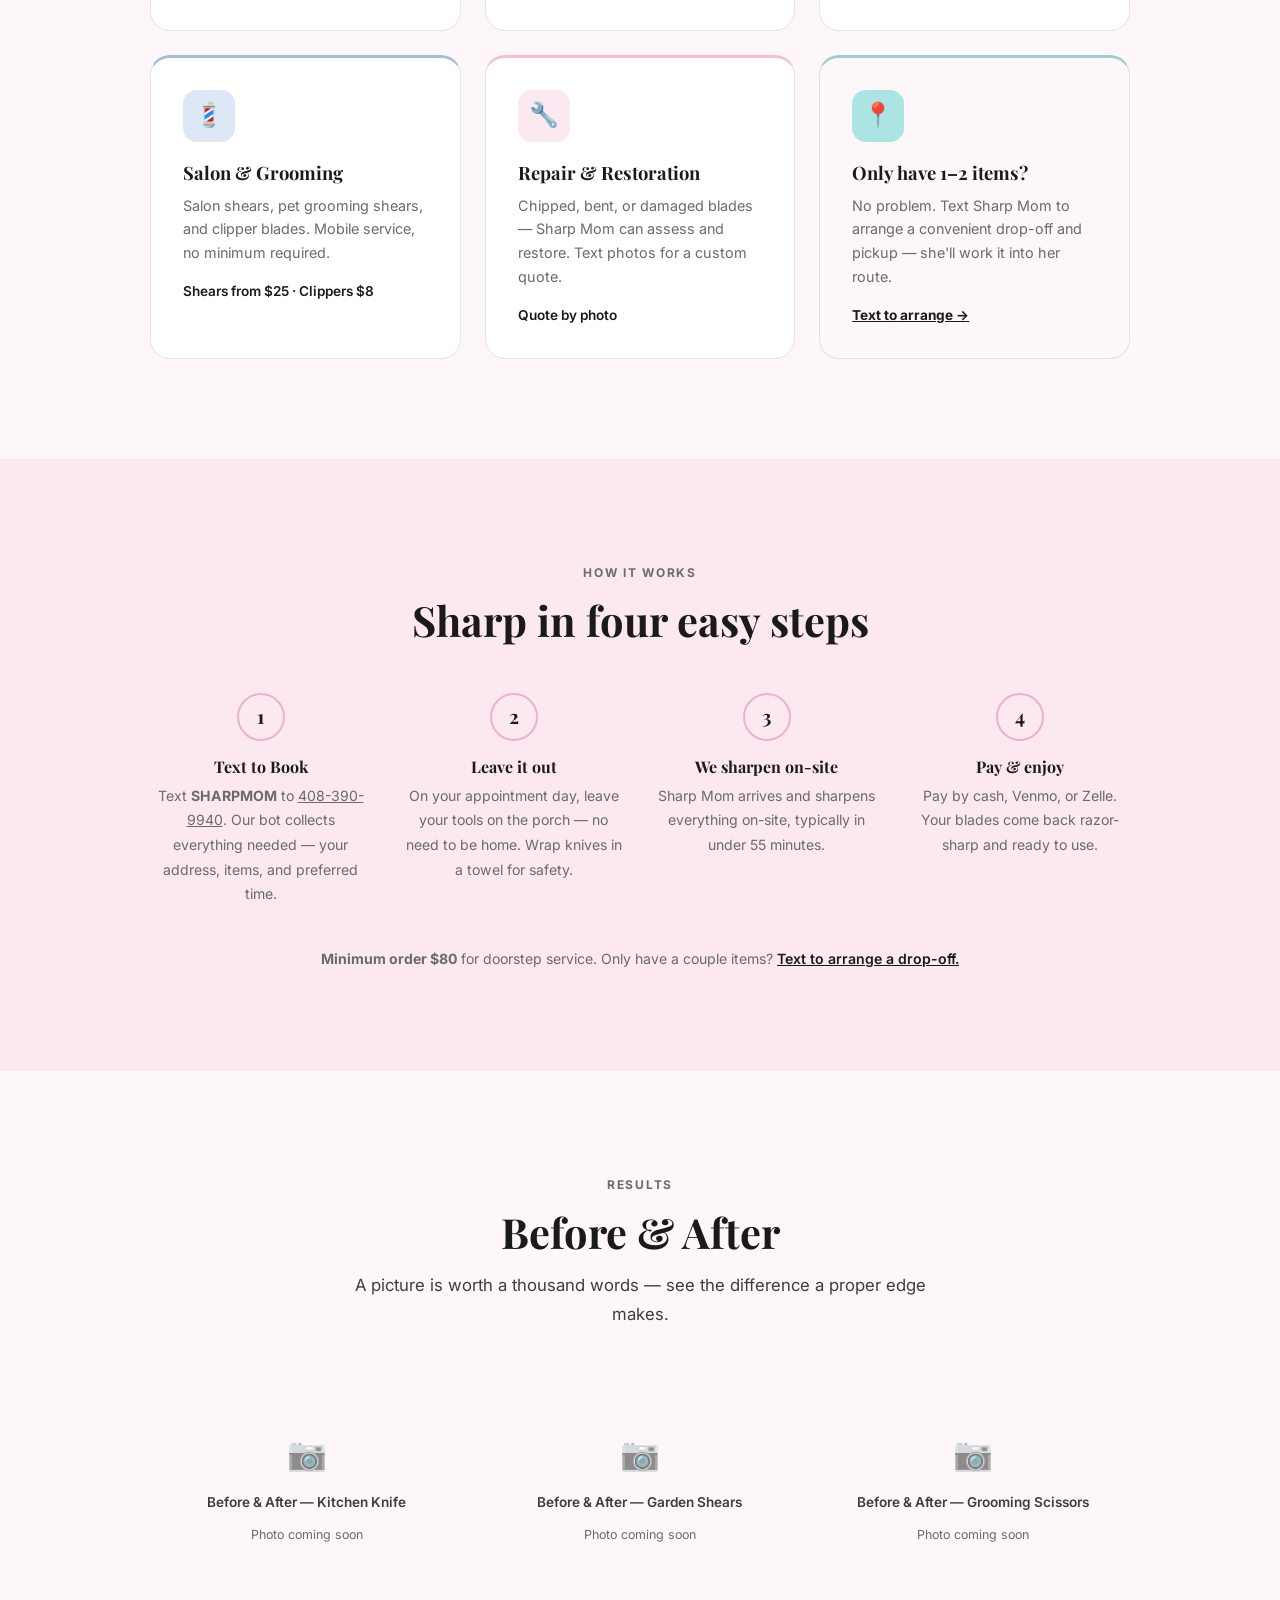
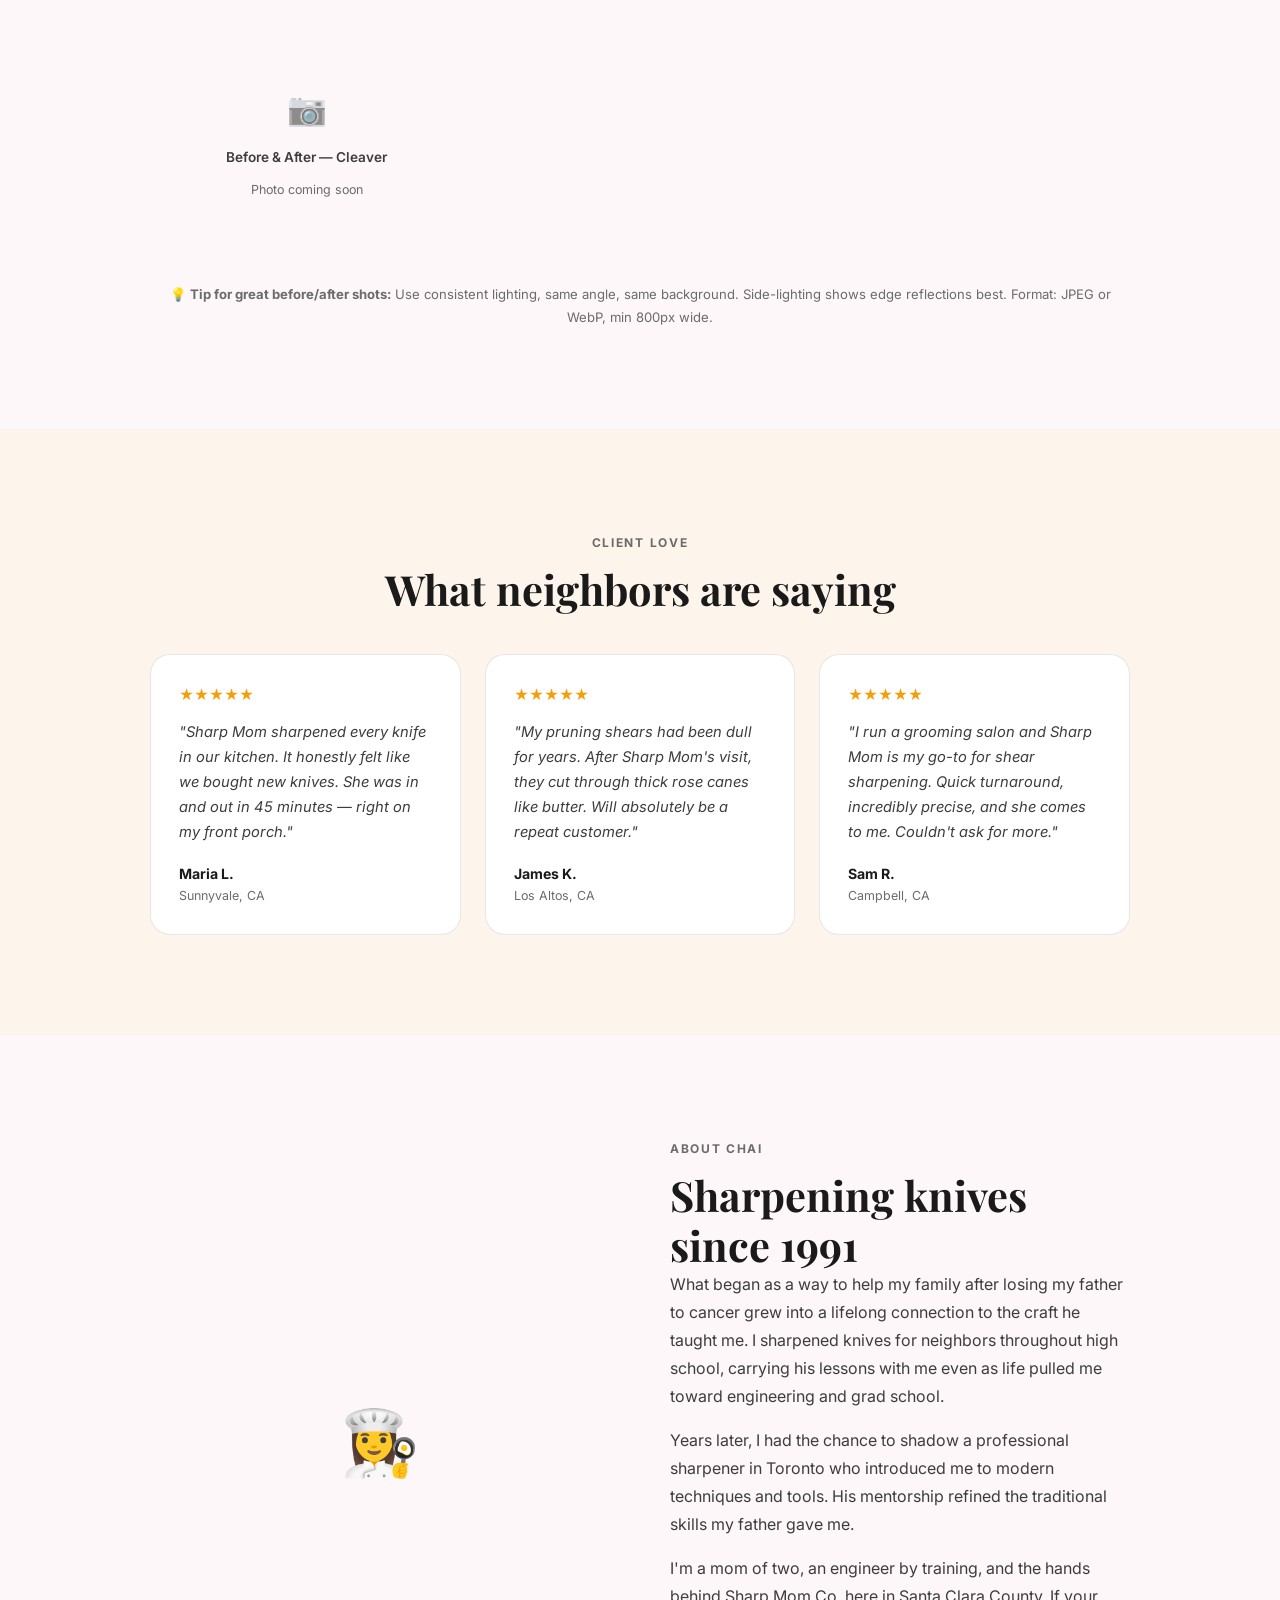
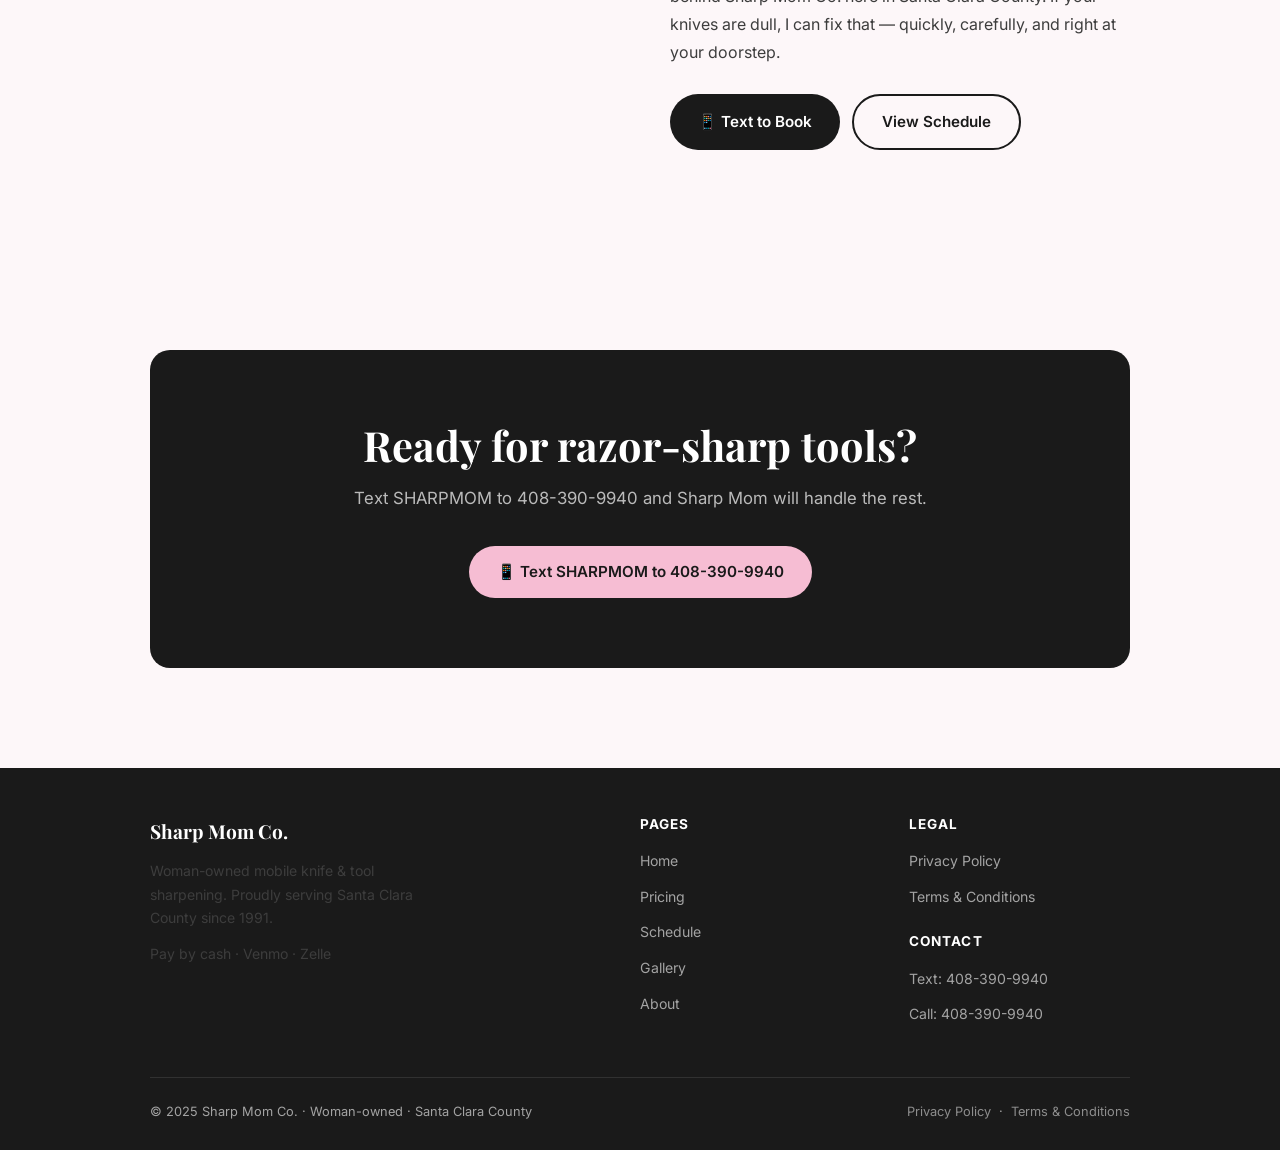
==== commit 121f5fab: "modify name to Sharp Mom on all pages" ====
--- a/index.html
+++ b/index.html
@@ -52,7 +52,7 @@
       </h1>
       <p class="hero__sub">
         Professional knife, scissor &amp; garden tool sharpening — right at your doorstep.
-        No drop-off hassle. No waiting days. Chaitra comes to you.
+        No drop-off hassle. No waiting days. Sharp Mom comes to you.
       </p>
       <div class="hero__ctas">
         <a href="sms:+14083909940" class="btn btn--dark">📱 Text SHARPMOM to Book</a>
@@ -129,7 +129,7 @@
     <div class="section-header">
       <span class="eyebrow">What I Sharpen</span>
       <h2>Everything that needs an edge</h2>
-      <p>From your kitchen knives to your garden tools — if it has a blade, Chaitra can restore it.</p>
+      <p>From your kitchen knives to your garden tools — if it has a blade, Sharp Mom can restore it.</p>
     </div>
     <div class="cards-grid">
       <div class="card" style="border-top: 3px solid var(--teal);">
@@ -159,13 +159,13 @@
       <div class="card" style="border-top: 3px solid var(--pink);">
         <div class="card__icon" style="background:var(--pink-light); color:var(--ink)">🔧</div>
         <h3 class="card__title">Repair &amp; Restoration</h3>
-        <p class="card__desc">Chipped, bent, or damaged blades — Chaitra can assess and restore. Text photos for a custom quote.</p>
+        <p class="card__desc">Chipped, bent, or damaged blades — Sharp Mom can assess and restore. Text photos for a custom quote.</p>
         <div class="card__from">Quote by photo</div>
       </div>
       <div class="card" style="border-top: 3px solid var(--teal-mid); background: var(--bg);">
         <div class="card__icon" style="background:var(--teal); color:var(--ink)">📍</div>
         <h3 class="card__title">Only have 1–2 items?</h3>
-        <p class="card__desc">No problem. Text Chaitra to arrange a convenient drop-off and pickup — she'll work it into her route.</p>
+        <p class="card__desc">No problem. Text Sharp Mom to arrange a convenient drop-off and pickup — she'll work it into her route.</p>
         <div class="card__from"><a href="sms:+14083909940" style="color:var(--ink);font-weight:700">Text to arrange →</a></div>
       </div>
     </div>
@@ -193,7 +193,7 @@
       <div class="step">
         <div class="step__num">3</div>
         <h4 class="step__title">We sharpen on-site</h4>
-        <p class="step__desc">Chaitra arrives and sharpens everything on-site, typically in under 55 minutes.</p>
+        <p class="step__desc">Sharp Mom arrives and sharpens everything on-site, typically in under 55 minutes.</p>
       </div>
       <div class="step">
         <div class="step__num">4</div>
@@ -253,19 +253,19 @@
     <div class="testimonials">
       <div class="testimonial">
         <div class="testimonial__stars">★★★★★</div>
-        <p class="testimonial__text">"Chaitra sharpened every knife in our kitchen. It honestly felt like we bought new knives. She was in and out in 45 minutes — right on my front porch."</p>
+        <p class="testimonial__text">"Sharp Mom sharpened every knife in our kitchen. It honestly felt like we bought new knives. She was in and out in 45 minutes — right on my front porch."</p>
         <div class="testimonial__author">Maria L.</div>
         <div class="testimonial__role">Sunnyvale, CA</div>
       </div>
       <div class="testimonial">
         <div class="testimonial__stars">★★★★★</div>
-        <p class="testimonial__text">"My pruning shears had been dull for years. After Chaitra's visit, they cut through thick rose canes like butter. Will absolutely be a repeat customer."</p>
+        <p class="testimonial__text">"My pruning shears had been dull for years. After Sharp Mom's visit, they cut through thick rose canes like butter. Will absolutely be a repeat customer."</p>
         <div class="testimonial__author">James K.</div>
         <div class="testimonial__role">Los Altos, CA</div>
       </div>
       <div class="testimonial">
         <div class="testimonial__stars">★★★★★</div>
-        <p class="testimonial__text">"I run a grooming salon and Chaitra is my go-to for shear sharpening. Quick turnaround, incredibly precise, and she comes to me. Couldn't ask for more."</p>
+        <p class="testimonial__text">"I run a grooming salon and Sharp Mom is my go-to for shear sharpening. Quick turnaround, incredibly precise, and she comes to me. Couldn't ask for more."</p>
         <div class="testimonial__author">Sam R.</div>
         <div class="testimonial__role">Campbell, CA</div>
       </div>
@@ -279,7 +279,7 @@
     <div class="about-grid">
       <div class="about-img">👩‍🍳</div>
       <div class="about-content">
-        <span class="eyebrow">About Chaitra</span>
+        <span class="eyebrow">About Chai</span>
         <h2>Sharpening knives since 1991</h2>
         <p>What began as a way to help my family after losing my father to cancer grew into a lifelong connection to the craft he taught me. I sharpened knives for neighbors throughout high school, carrying his lessons with me even as life pulled me toward engineering and grad school.</p>
         <p>Years later, I had the chance to shadow a professional sharpener in Toronto who introduced me to modern techniques and tools. His mentorship refined the traditional skills my father gave me.</p>
@@ -297,7 +297,7 @@
 <div class="container">
   <div class="cta-block">
     <h2>Ready for razor-sharp tools?</h2>
-    <p>Text SHARPMOM to 408-390-9940 and Chaitra will handle the rest.</p>
+    <p>Text SHARPMOM to 408-390-9940 and Sharp Mom will handle the rest.</p>
     <a href="sms:+14083909940" class="btn btn--pink">📱 Text SHARPMOM to 408-390-9940</a>
   </div>
 </div>
